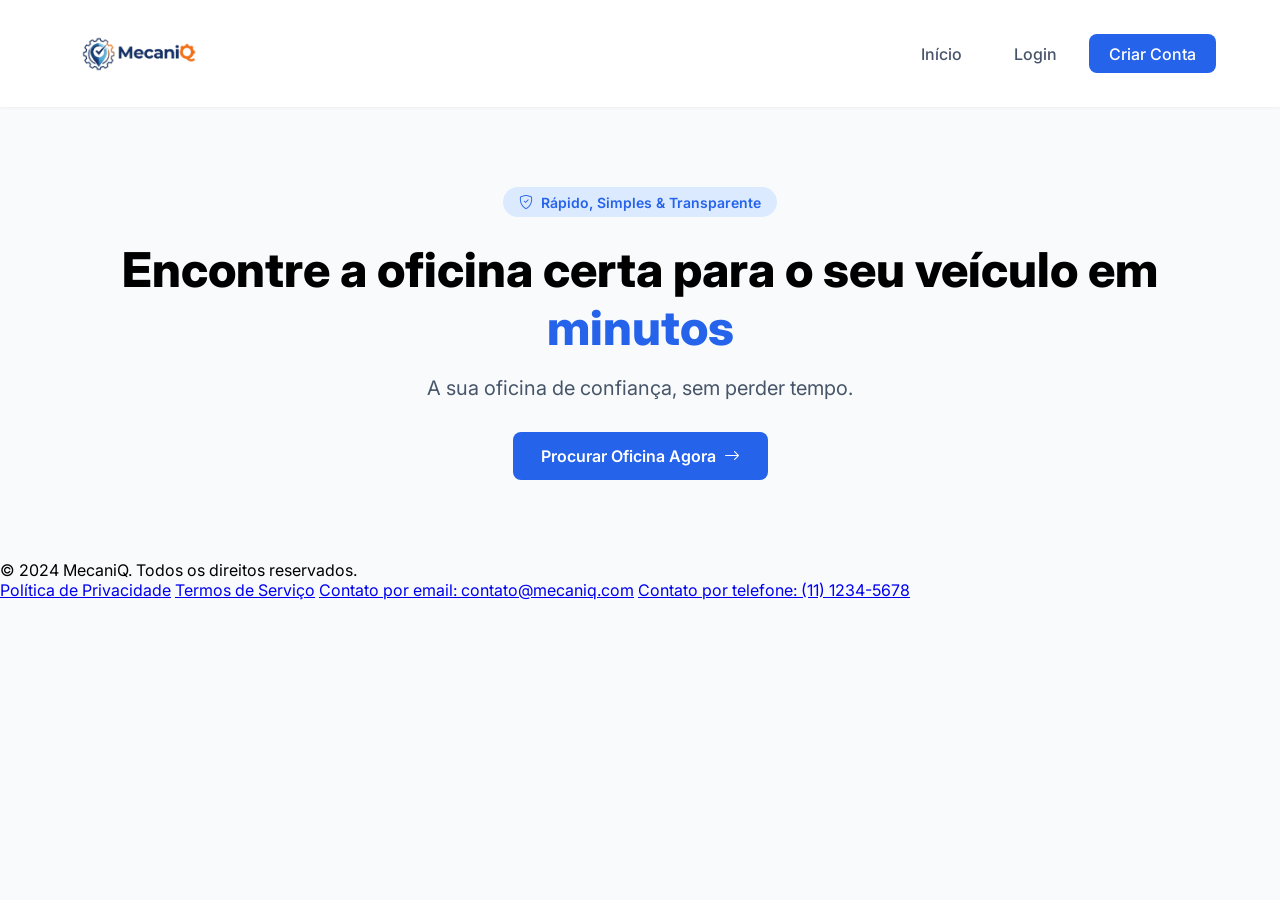
==== index.html @ 09c5afca "Add files via upload Agora sim tem footer" ====
<!DOCTYPE html>
<html lang="pt">
<head>
    <meta charset="UTF-8">
    <meta name="viewport" content="width=device-width, initial-scale=1.0">
    <title>MecaniQ - Encontre a sua oficina de confiança</title>

    <!-- Links do Bootstrap e das fontes -->
    <link href="https://fonts.googleapis.com/css2?family=Inter:wght@400;500;600;700;800&display=swap" rel="stylesheet">
    <link rel="stylesheet" href="https://cdn.jsdelivr.net/npm/bootstrap-icons@1.11.3/font/bootstrap-icons.min.css">
  
    <link rel="stylesheet" href="css/style.css">
</head>
<body>


<header class="navbar-header">
  <nav class="navbar">
    
    
    <div class="logo">
      <a href="index.html">
        <img src="images/logo_title_sem.png" alt="MecaniQ Logotipo">
      </a>
    </div>

    <!-- Menu Hamburguer para dispositivos moveis -->
    <button class="menu-toggle" aria-label="Abrir Menu">
      <i class="bi bi-list"></i>
    </button>

    <div class="nav-links">
      <a href="#" class="nav-btn nav-btn-secondary">Início</a>
      <a href="account/login/index.html" class="nav-btn nav-btn-secondary">Login</a>
      <a href="account/create/index.html" class="nav-btn nav-btn-primary">Criar Conta</a>
    </div>

  </nav>
</header>


<main>
  <section id="inicio" class="hero">
    <div class="hero-container">
      <span class="badge"><i class="bi bi-shield-check"></i> Rápido, Simples & Transparente</span>
      <h1>Encontre a oficina certa para o seu veículo em <span class="highlight">minutos</span></h1>
      <p class="slogan">A sua oficina de confiança, sem perder tempo.</p>
      
      <div class="hero-actions">
        <a href="account/create/index.html" class="cta-btn">Procurar Oficina Agora <i class="bi bi-arrow-right"></i></a>
      </div>
    </div>
  </section>
</main>
<script src="js/script.js"></script>
<footer
  class="footer">
    <div class="footer-container">
      <p>&copy; 2024 MecaniQ. Todos os direitos reservados.</p>
      <div class="footer-links">
        <a href="#">Política de Privacidade</a>
        <a href="#">Termos de Serviço</a>
        <a href="#">Contato por email: contato@mecaniq.com</a>
        <a href="#">Contato por telefone: (11) 1234-5678</a>
      </div>
    </div>
</body>
</html>
---- css/style.css ----
/* Variaveis de Cores*/
:root {
  --primary: #2563eb;       /* Cor principal (Azul) */
  --bg-navbar: #ffffff;     /* Fundo branco */
  --text-main: #0f172a;     /* Cor do texto escuro */
}

* {
  margin: 0;
  padding: 0;
  box-sizing: border-box; 
}

body {
  font-family: 'Inter', sans-serif;
  background-color: #f8fafc;
}

/* ================   NAVBAR   ========================= */
.navbar-header {
  background-color: var(--bg-navbar);
  position: sticky;       
  top: 0;
  z-index: 1000;          
  box-shadow: 0 1px 3px rgba(0, 0, 0, 0.05);
}

.navbar {
  max-width: 1200px;
  margin: 0 auto;
  display: flex;
  justify-content: space-between; 
  align-items: center;            
  padding: 0.8rem 1.5rem;         
  position: relative;
}

.logo img {
  max-width: 150px;
  height: auto;
  display: block;
}

/* ================   Links/ENDPOINTS   ========================= */
.nav-links {
  display: flex;                 
  gap: 0.75rem;                  
  align-items: center;
}

.nav-btn {
  text-decoration: none;
  padding: 0.6rem 1.25rem;
  border-radius: 8px;
  font-weight: 500;
  transition: all 0.2s ease;
}

.nav-btn-secondary {
  color: #475569;
}

.nav-btn-secondary:hover {
  color: var(--primary);
  background-color: #f1f5f9;
}

.nav-btn-primary {
  color: #ffffff;
  background-color: var(--primary);
}

.nav-btn-primary:hover {
  background-color: #1d4ed8;
}

/* ================   HAMBURGUER   ========================= */
.menu-toggle {
  display: none;                  
  background: transparent;
  border: none;
  cursor: pointer;
  padding: 0.25rem;
}

.menu-toggle i {
  font-size: 28px;
  color: var(--text-main);
}

/* --- 5. SECÇÃO HERO (O TEXTO DE APRESENTAÇÃO) --- */
.hero {
  padding: 5rem 1.5rem;
  text-align: center;
  display: flex;
  justify-content: center;
}

.badge {
  display: inline-flex;
  gap: 0.5rem;
  background-color: #dbeafe;
  color: var(--primary);
  padding: 0.4rem 1rem;
  border-radius: 9999px;
  font-weight: 600;
  font-size: 0.875rem;
  margin-bottom: 1.5rem;
}

.hero h1 {
  font-size: 3rem;
  font-weight: 800;
  line-height: 1.2;
}

.highlight {
  color: var(--primary);
}

.slogan {
  margin-top: 1.25rem;
  font-size: 1.25rem;
  color: #475569;
}

.hero-actions {
  margin-top: 2rem;
}

.cta-btn {
  background-color: var(--primary);
  color: #ffffff;
  padding: 0.85rem 1.75rem;
  border-radius: 8px;
  text-decoration: none;
  font-weight: 600;
  display: inline-flex;
  gap: 0.5rem;
}

/* ================   RESPONSIVIDADE   ========================= */
@media (max-width: 768px) {


  .menu-toggle {
    display: block;
  }


  .nav-links {
    position: absolute;
    top: 100%;                      
    left: 0;
    width: 100%;
    background-color: var(--bg-navbar);
    flex-direction: column;        
    align-items: stretch;
    
 
    max-height: 0;
    opacity: 0;
    visibility: hidden;
    overflow: hidden;
    gap: 0.5rem;
    box-shadow: 0 10px 25px -5px rgba(0, 0, 0, 0.08);
    transition: all 0.3s ease-in-out; 
  }


  .nav-links.active {
    max-height: 250px;             
    opacity: 1;
    visibility: visible;
    padding: 1rem;
    border-top: 1px solid #f1f5f9;
  }

  .nav-btn {
    text-align: center;
    width: 100%;                   
  }

  .hero h1 {
    font-size: 2rem;                
  }
}
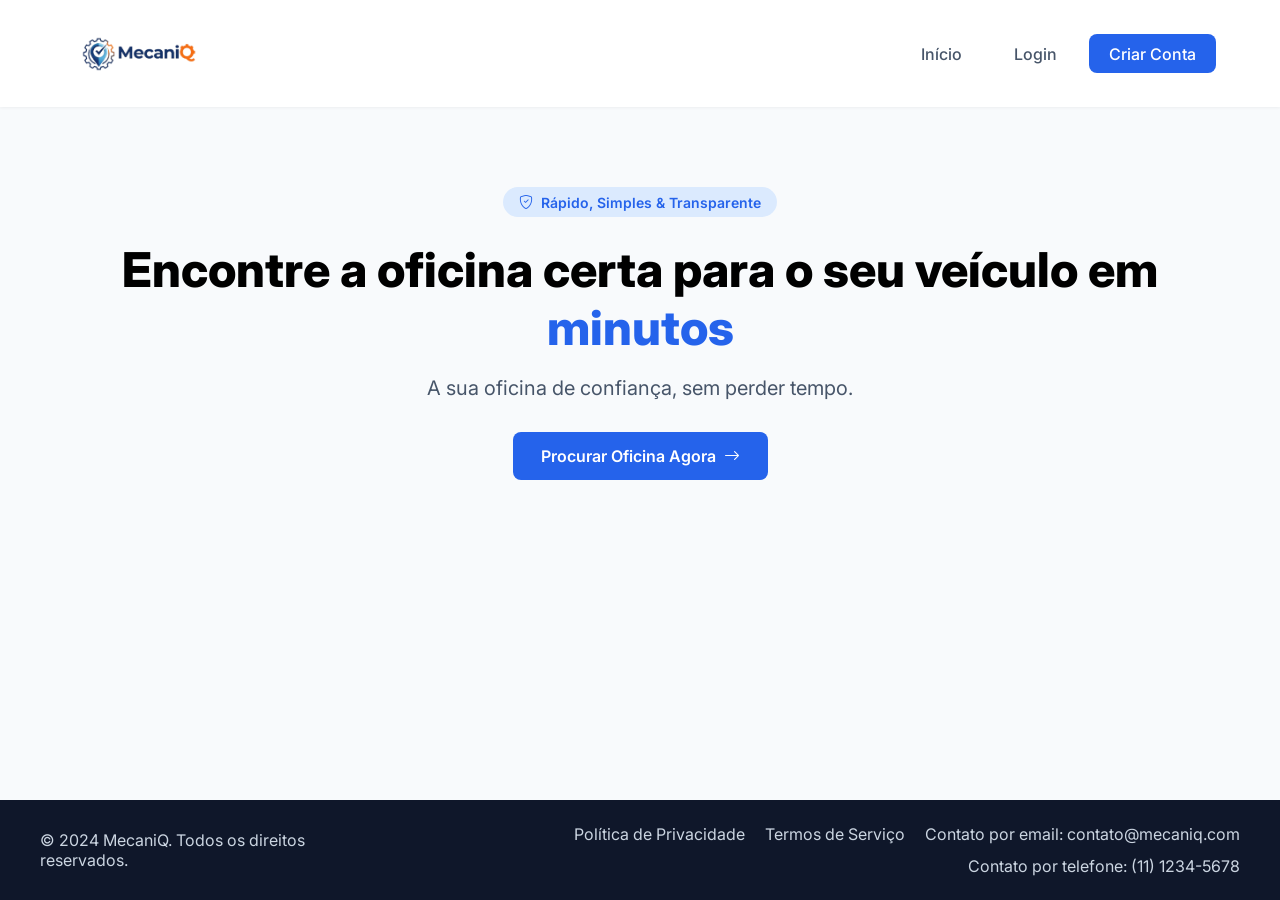
==== commit 3ec2a006: "Epa a terceira e de vez" ====
--- a/index.html
+++ b/index.html
@@ -53,8 +53,7 @@
   </section>
 </main>
 <script src="js/script.js"></script>
-<footer
-  class="footer">
+<footer class="footer">
     <div class="footer-container">
       <p>&copy; 2024 MecaniQ. Todos os direitos reservados.</p>
       <div class="footer-links">
@@ -64,5 +63,6 @@
         <a href="#">Contato por telefone: (11) 1234-5678</a>
       </div>
     </div>
+</footer>
 </body>
 </html>
--- a/css/style.css
+++ b/css/style.css
@@ -1,187 +1,237 @@
-/* Variaveis de Cores*/
-:root {
-  --primary: #2563eb;       /* Cor principal (Azul) */
-  --bg-navbar: #ffffff;     /* Fundo branco */
-  --text-main: #0f172a;     /* Cor do texto escuro */
-}
-
-* {
-  margin: 0;
-  padding: 0;
-  box-sizing: border-box; 
-}
-
-body {
-  font-family: 'Inter', sans-serif;
-  background-color: #f8fafc;
-}
-
-/* ================   NAVBAR   ========================= */
-.navbar-header {
-  background-color: var(--bg-navbar);
-  position: sticky;       
-  top: 0;
-  z-index: 1000;          
-  box-shadow: 0 1px 3px rgba(0, 0, 0, 0.05);
-}
-
-.navbar {
-  max-width: 1200px;
-  margin: 0 auto;
-  display: flex;
-  justify-content: space-between; 
-  align-items: center;            
-  padding: 0.8rem 1.5rem;         
-  position: relative;
-}
-
-.logo img {
-  max-width: 150px;
-  height: auto;
-  display: block;
-}
-
-/* ================   Links/ENDPOINTS   ========================= */
-.nav-links {
-  display: flex;                 
-  gap: 0.75rem;                  
-  align-items: center;
-}
-
-.nav-btn {
-  text-decoration: none;
-  padding: 0.6rem 1.25rem;
-  border-radius: 8px;
-  font-weight: 500;
-  transition: all 0.2s ease;
-}
-
-.nav-btn-secondary {
-  color: #475569;
-}
-
-.nav-btn-secondary:hover {
-  color: var(--primary);
-  background-color: #f1f5f9;
-}
-
-.nav-btn-primary {
-  color: #ffffff;
-  background-color: var(--primary);
-}
-
-.nav-btn-primary:hover {
-  background-color: #1d4ed8;
-}
-
-/* ================   HAMBURGUER   ========================= */
-.menu-toggle {
-  display: none;                  
-  background: transparent;
-  border: none;
-  cursor: pointer;
-  padding: 0.25rem;
-}
-
-.menu-toggle i {
-  font-size: 28px;
-  color: var(--text-main);
-}
-
-/* --- 5. SECÇÃO HERO (O TEXTO DE APRESENTAÇÃO) --- */
-.hero {
-  padding: 5rem 1.5rem;
-  text-align: center;
-  display: flex;
-  justify-content: center;
-}
-
-.badge {
-  display: inline-flex;
-  gap: 0.5rem;
-  background-color: #dbeafe;
-  color: var(--primary);
-  padding: 0.4rem 1rem;
-  border-radius: 9999px;
-  font-weight: 600;
-  font-size: 0.875rem;
-  margin-bottom: 1.5rem;
-}
-
-.hero h1 {
-  font-size: 3rem;
-  font-weight: 800;
-  line-height: 1.2;
-}
-
-.highlight {
-  color: var(--primary);
-}
-
-.slogan {
-  margin-top: 1.25rem;
-  font-size: 1.25rem;
-  color: #475569;
-}
-
-.hero-actions {
-  margin-top: 2rem;
-}
-
-.cta-btn {
-  background-color: var(--primary);
-  color: #ffffff;
-  padding: 0.85rem 1.75rem;
-  border-radius: 8px;
-  text-decoration: none;
-  font-weight: 600;
-  display: inline-flex;
-  gap: 0.5rem;
-}
-
-/* ================   RESPONSIVIDADE   ========================= */
-@media (max-width: 768px) {
-
-
-  .menu-toggle {
-    display: block;
-  }
-
-
-  .nav-links {
-    position: absolute;
-    top: 100%;                      
-    left: 0;
-    width: 100%;
-    background-color: var(--bg-navbar);
-    flex-direction: column;        
-    align-items: stretch;
-    
- 
-    max-height: 0;
-    opacity: 0;
-    visibility: hidden;
-    overflow: hidden;
-    gap: 0.5rem;
-    box-shadow: 0 10px 25px -5px rgba(0, 0, 0, 0.08);
-    transition: all 0.3s ease-in-out; 
-  }
-
-
-  .nav-links.active {
-    max-height: 250px;             
-    opacity: 1;
-    visibility: visible;
-    padding: 1rem;
-    border-top: 1px solid #f1f5f9;
-  }
-
-  .nav-btn {
-    text-align: center;
-    width: 100%;                   
-  }
-
-  .hero h1 {
-    font-size: 2rem;                
-  }
+/* Variaveis de Cores*/
+:root {
+  --primary: #2563eb;       /* Cor principal (Azul) */
+  --bg-navbar: #ffffff;     /* Fundo branco */
+  --text-main: #0f172a;     /* Cor do texto escuro */
+}
+
+* {
+  margin: 0;
+  padding: 0;
+  box-sizing: border-box; 
+}
+
+body {
+  font-family: 'Inter', sans-serif;
+  background-color: #f8fafc;
+  min-height: 100vh;
+  display: flex;
+  flex-direction: column;
+}
+
+main {
+  flex: 1;
+}
+
+/* ================   NAVBAR   ========================= */
+.navbar-header {
+  background-color: var(--bg-navbar);
+  position: sticky;       
+  top: 0;
+  z-index: 1000;          
+  box-shadow: 0 1px 3px rgba(0, 0, 0, 0.05);
+}
+
+.navbar {
+  max-width: 1200px;
+  margin: 0 auto;
+  display: flex;
+  justify-content: space-between; 
+  align-items: center;            
+  padding: 0.8rem 1.5rem;         
+  position: relative;
+}
+
+.logo img {
+  max-width: 150px;
+  height: auto;
+  display: block;
+}
+
+/* ================   Links/ENDPOINTS   ========================= */
+.nav-links {
+  display: flex;                 
+  gap: 0.75rem;                  
+  align-items: center;
+}
+
+.nav-btn {
+  text-decoration: none;
+  padding: 0.6rem 1.25rem;
+  border-radius: 8px;
+  font-weight: 500;
+  transition: all 0.2s ease;
+}
+
+.nav-btn-secondary {
+  color: #475569;
+}
+
+.nav-btn-secondary:hover {
+  color: var(--primary);
+  background-color: #f1f5f9;
+}
+
+.nav-btn-primary {
+  color: #ffffff;
+  background-color: var(--primary);
+}
+
+.nav-btn-primary:hover {
+  background-color: #1d4ed8;
+}
+
+/* ================   HAMBURGUER   ========================= */
+.menu-toggle {
+  display: none;                  
+  background: transparent;
+  border: none;
+  cursor: pointer;
+  padding: 0.25rem;
+}
+
+.menu-toggle i {
+  font-size: 28px;
+  color: var(--text-main);
+}
+
+/* --- 5. SECÇÃO HERO (O TEXTO DE APRESENTAÇÃO) --- */
+.hero {
+  padding: 5rem 1.5rem;
+  text-align: center;
+  display: flex;
+  justify-content: center;
+}
+
+.badge {
+  display: inline-flex;
+  gap: 0.5rem;
+  background-color: #dbeafe;
+  color: var(--primary);
+  padding: 0.4rem 1rem;
+  border-radius: 9999px;
+  font-weight: 600;
+  font-size: 0.875rem;
+  margin-bottom: 1.5rem;
+}
+
+.hero h1 {
+  font-size: 3rem;
+  font-weight: 800;
+  line-height: 1.2;
+}
+
+.highlight {
+  color: var(--primary);
+}
+
+.slogan {
+  margin-top: 1.25rem;
+  font-size: 1.25rem;
+  color: #475569;
+}
+
+.hero-actions {
+  margin-top: 2rem;
+}
+
+.cta-btn {
+  background-color: var(--primary);
+  color: #ffffff;
+  padding: 0.85rem 1.75rem;
+  border-radius: 8px;
+  text-decoration: none;
+  font-weight: 600;
+  display: inline-flex;
+  gap: 0.5rem;
+}
+
+/* ================   FOOTER   ========================= */
+.footer {
+  background-color: var(--text-main);
+  color: #cbd5e1;
+  padding: 1.5rem;
+}
+
+.footer-container {
+  max-width: 1200px;
+  margin: 0 auto;
+  display: flex;
+  justify-content: space-between;
+  align-items: center;
+  gap: 1rem;
+}
+
+.footer-links {
+  display: flex;
+  flex-wrap: wrap;
+  justify-content: flex-end;
+  gap: 0.75rem 1.25rem;
+}
+
+.footer-links a {
+  color: inherit;
+  text-decoration: none;
+  transition: color 0.2s ease;
+}
+
+.footer-links a:hover {
+  color: #ffffff;
+  text-decoration: underline;
+}
+
+/* ================   RESPONSIVIDADE   ========================= */
+@media (max-width: 768px) {
+
+
+  .menu-toggle {
+    display: block;
+  }
+
+
+  .nav-links {
+    position: absolute;
+    top: 100%;                      
+    left: 0;
+    width: 100%;
+    background-color: var(--bg-navbar);
+    flex-direction: column;        
+    align-items: stretch;
+    
+ 
+    max-height: 0;
+    opacity: 0;
+    visibility: hidden;
+    overflow: hidden;
+    gap: 0.5rem;
+    box-shadow: 0 10px 25px -5px rgba(0, 0, 0, 0.08);
+    transition: all 0.3s ease-in-out; 
+  }
+
+
+  .nav-links.active {
+    max-height: 250px;             
+    opacity: 1;
+    visibility: visible;
+    padding: 1rem;
+    border-top: 1px solid #f1f5f9;
+  }
+
+  .nav-btn {
+    text-align: center;
+    width: 100%;                   
+  }
+
+  .hero h1 {
+    font-size: 2rem;                
+  }
+
+  .footer-container {
+    flex-direction: column;
+    text-align: center;
+  }
+
+  .footer-links {
+    justify-content: center;
+  }
 }
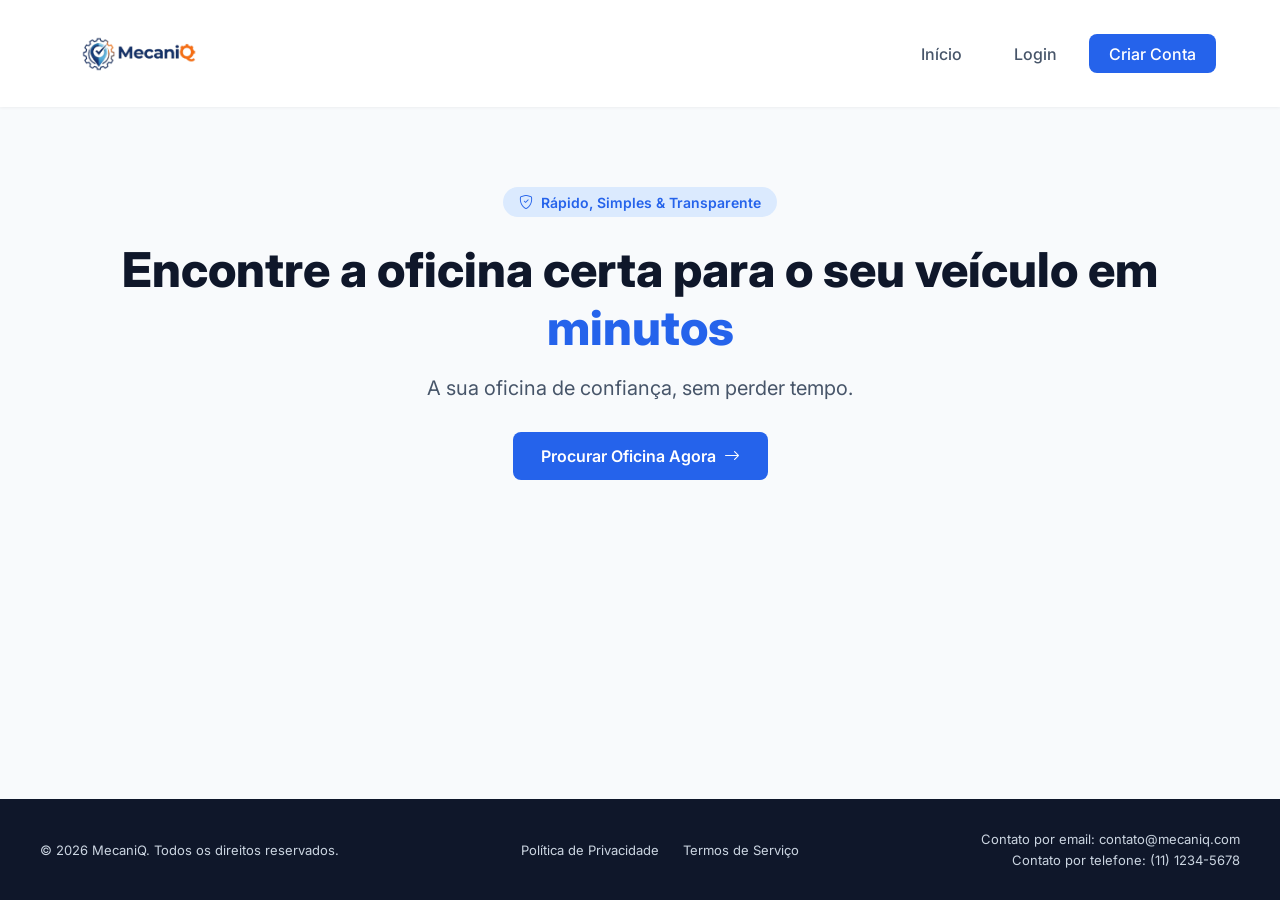
==== commit e71139af: "Footer Otimizado" ====
--- a/index.html
+++ b/index.html
@@ -4,20 +4,14 @@
     <meta charset="UTF-8">
     <meta name="viewport" content="width=device-width, initial-scale=1.0">
     <title>MecaniQ - Encontre a sua oficina de confiança</title>
-
-    <!-- Links do Bootstrap e das fontes -->
     <link href="https://fonts.googleapis.com/css2?family=Inter:wght@400;500;600;700;800&display=swap" rel="stylesheet">
     <link rel="stylesheet" href="https://cdn.jsdelivr.net/npm/bootstrap-icons@1.11.3/font/bootstrap-icons.min.css">
-  
     <link rel="stylesheet" href="css/style.css">
 </head>
 <body>
 
-
 <header class="navbar-header">
   <nav class="navbar">
-    
-    
     <div class="logo">
       <a href="index.html">
         <img src="images/logo_title_sem.png" alt="MecaniQ Logotipo">
@@ -34,10 +28,8 @@
       <a href="account/login/index.html" class="nav-btn nav-btn-secondary">Login</a>
       <a href="account/create/index.html" class="nav-btn nav-btn-primary">Criar Conta</a>
     </div>
-
   </nav>
 </header>
-
 
 <main>
   <section id="inicio" class="hero">
@@ -52,17 +44,23 @@
     </div>
   </section>
 </main>
-<script src="js/script.js"></script>
+
 <footer class="footer">
     <div class="footer-container">
-      <p>&copy; 2024 MecaniQ. Todos os direitos reservados.</p>
-      <div class="footer-links">
+      <p>&copy; 2026 MecaniQ. Todos os direitos reservados.</p>
+      
+      <div class="policy">
         <a href="#">Política de Privacidade</a>
         <a href="#">Termos de Serviço</a>
-        <a href="#">Contato por email: contato@mecaniq.com</a>
-        <a href="#">Contato por telefone: (11) 1234-5678</a>
+      </div>
+
+      <div class="footer-contacts">
+        <a href="mailto:contato@mecaniq.com">Contato por email: contato@mecaniq.com</a>
+        <a href="tel:+551112345678">Contato por telefone: (11) 1234-5678</a>
       </div>
     </div>
 </footer>
+
+<script src="js/script.js"></script>
 </body>
 </html>
--- a/css/style.css
+++ b/css/style.css
@@ -1,8 +1,11 @@
 /* Variaveis de Cores*/
 :root {
   --primary: #2563eb;       /* Cor principal (Azul) */
-  --bg-navbar: #ffffff;     /* Fundo branco */
-  --text-main: #0f172a;     /* Cor do texto escuro */
+  --primary-hover: #1d4ed8; /* Azul escuro para hover */
+  --bg-navbar: #ffffff;     /* Fundo branco da navbar */
+  --text-main: #0f172a;     /* Cor do texto escuro principal */
+  --text-muted: #475569;    /* Cor de texto secundário/cinzento */
+  --bg-body: #f8fafc;       /* Fundo geral da página */
 }
 
 * {
@@ -13,7 +16,8 @@
 
 body {
   font-family: 'Inter', sans-serif;
-  background-color: #f8fafc;
+  background-color: var(--bg-body);
+  color: var(--text-main);
   min-height: 100vh;
   display: flex;
   flex-direction: column;
@@ -26,9 +30,9 @@
 /* ================   NAVBAR   ========================= */
 .navbar-header {
   background-color: var(--bg-navbar);
-  position: sticky;       
+  position: sticky;         
   top: 0;
-  z-index: 1000;          
+  z-index: 1000;           
   box-shadow: 0 1px 3px rgba(0, 0, 0, 0.05);
 }
 
@@ -64,7 +68,7 @@
 }
 
 .nav-btn-secondary {
-  color: #475569;
+  color: var(--text-muted);
 }
 
 .nav-btn-secondary:hover {
@@ -78,7 +82,7 @@
 }
 
 .nav-btn-primary:hover {
-  background-color: #1d4ed8;
+  background-color: var(--primary-hover);
 }
 
 /* ================   HAMBURGUER   ========================= */
@@ -95,7 +99,7 @@
   color: var(--text-main);
 }
 
-/* --- 5. SECÇÃO HERO (O TEXTO DE APRESENTAÇÃO) --- */
+/* ================   HERO   ========================= */
 .hero {
   padding: 5rem 1.5rem;
   text-align: center;
@@ -128,7 +132,7 @@
 .slogan {
   margin-top: 1.25rem;
   font-size: 1.25rem;
-  color: #475569;
+  color: var(--text-muted);
 }
 
 .hero-actions {
@@ -144,13 +148,18 @@
   font-weight: 600;
   display: inline-flex;
   gap: 0.5rem;
+  transition: background-color 0.2s ease;
+}
+
+.cta-btn:hover {
+  background-color: var(--primary-hover);
 }
 
 /* ================   FOOTER   ========================= */
 .footer {
   background-color: var(--text-main);
   color: #cbd5e1;
-  padding: 1.5rem;
+  padding: 2rem 1.5rem;
 }
 
 .footer-container {
@@ -159,46 +168,62 @@
   display: flex;
   justify-content: space-between;
   align-items: center;
-  gap: 1rem;
-}
-
-.footer-links {
-  display: flex;
-  flex-wrap: wrap;
-  justify-content: flex-end;
-  gap: 0.75rem 1.25rem;
-}
-
-.footer-links a {
+  gap: 2rem;
+  font-size: 13px;
+}
+
+
+.policy {
+  display: flex;
+  gap: 1.5rem;
+  justify-content: center;
+}
+
+.policy a {
   color: inherit;
   text-decoration: none;
   transition: color 0.2s ease;
 }
 
-.footer-links a:hover {
+.policy a:hover {
   color: #ffffff;
   text-decoration: underline;
 }
 
-/* ================   RESPONSIVIDADE   ========================= */
+
+.footer-contacts {
+  display: flex;
+  flex-direction: column;
+  gap: 0.3rem;
+  text-align: right;
+}
+
+.footer-contacts a {
+  color: inherit;
+  text-decoration: none;
+  transition: color 0.2s ease;
+}
+
+.footer-contacts a:hover {
+  color: #ffffff;
+  text-decoration: underline;
+}
+
+/* ================   RESPONSIVIDADE DISPOSITIVOS MÓVEIS   ========================= */
 @media (max-width: 768px) {
-
-
+  /* Navbar Mobile */
   .menu-toggle {
     display: block;
   }
 
-
   .nav-links {
     position: absolute;
-    top: 100%;                      
+    top: 100%;                         
     left: 0;
     width: 100%;
     background-color: var(--bg-navbar);
-    flex-direction: column;        
+    flex-direction: column;            
     align-items: stretch;
-    
- 
     max-height: 0;
     opacity: 0;
     visibility: hidden;
@@ -208,9 +233,8 @@
     transition: all 0.3s ease-in-out; 
   }
 
-
   .nav-links.active {
-    max-height: 250px;             
+    max-height: 250px;            
     opacity: 1;
     visibility: visible;
     padding: 1rem;
@@ -219,19 +243,28 @@
 
   .nav-btn {
     text-align: center;
-    width: 100%;                   
-  }
+    width: 100%;                     
+  }
+
 
   .hero h1 {
     font-size: 2rem;                
   }
+
 
   .footer-container {
     flex-direction: column;
     text-align: center;
-  }
-
-  .footer-links {
+    gap: 1.5rem;
+  }
+
+  .policy {
+    flex-direction: row;
     justify-content: center;
+    gap: 1.2rem;
+  }
+
+  .footer-contacts {
+    text-align: center;
   }
 }
